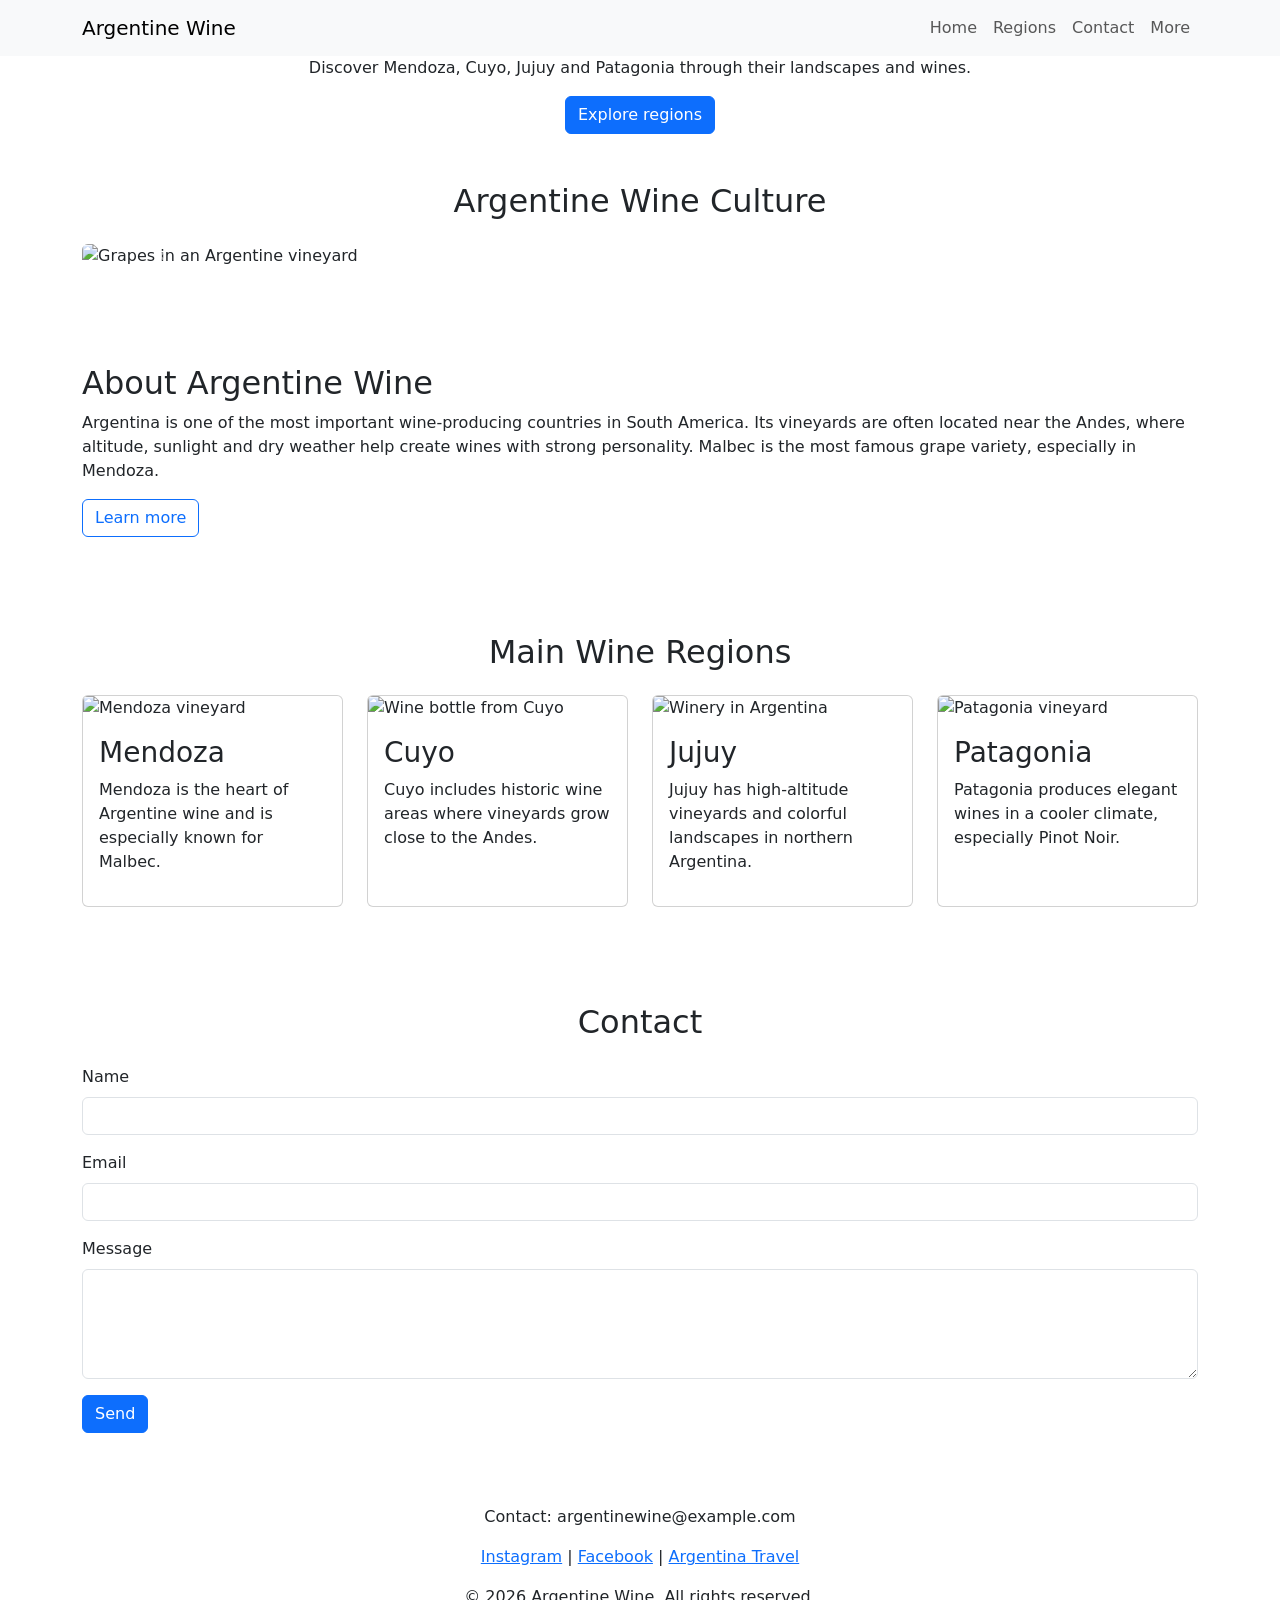
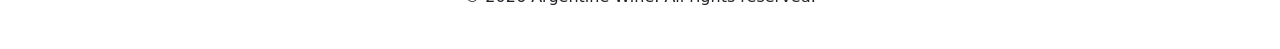
==== index.html @ a1fd4bef "Update index.html" ====
<!DOCTYPE html>
<html lang="en">
<head>
  <meta charset="UTF-8">
  <meta name="viewport" content="width=device-width, initial-scale=1.0">
  <title>Wines of Argentina</title>

  <!-- Bootstrap CSS -->
  <link href="https://cdn.jsdelivr.net/npm/bootstrap@5.3.3/dist/css/bootstrap.min.css" rel="stylesheet">

  <!-- Google Fonts -->
  <link href="https://fonts.googleapis.com/css2?family=Playfair+Display:wght@600&family=Poppins:wght@400;500;600&display=swap" rel="stylesheet">

  <!-- External CSS -->
  <link rel="stylesheet" href="style.css">
</head>

<body>

  <!-- Navbar -->
  <nav class="navbar navbar-expand-lg navbar-light bg-light fixed-top">
    <div class="container">
      <a class="navbar-brand" href="index.html">Argentine Wine</a>
      <button class="navbar-toggler" type="button" data-bs-toggle="collapse" data-bs-target="#mainNavbar">
        <span class="navbar-toggler-icon"></span>
      </button>

      <div class="collapse navbar-collapse" id="mainNavbar">
        <ul class="navbar-nav ms-auto">
          <li class="nav-item"><a class="nav-link" href="#hero">Home</a></li>
          <li class="nav-item"><a class="nav-link" href="#regions">Regions</a></li>
          <li class="nav-item"><a class="nav-link" href="#contact">Contact</a></li>
          <li class="nav-item"><a class="nav-link" href="regions.html">More</a></li>
        </ul>
      </div>
    </div>
  </nav>

  <!-- Hero Section -->
  <header id="hero" class="hero-section">
    <div class="container text-center">
      <h1>Wines of Argentina</h1>
      <p>Discover Mendoza, Cuyo, Jujuy and Patagonia through their landscapes and wines.</p>
      <a href="#regions" class="btn btn-primary">Explore regions</a>
    </div>
  </header>

  <!-- Carousel -->
  <section class="py-5">
    <div class="container">
      <h2 class="text-center mb-4">Argentine Wine Culture</h2>

      <div id="wineCarousel" class="carousel slide" data-bs-ride="carousel">
        <div class="carousel-indicators">
          <button type="button" data-bs-target="#wineCarousel" data-bs-slide-to="0" class="active"></button>
          <button type="button" data-bs-target="#wineCarousel" data-bs-slide-to="1"></button>
          <button type="button" data-bs-target="#wineCarousel" data-bs-slide-to="2"></button>
        </div>

        <div class="carousel-inner rounded">
          <div class="carousel-item active">
            <img src="https://images.unsplash.com/photo-1642556288596-a75c28303cf8?q=80&w=774&auto=format&fit=crop&ixlib=rb-4.1.0&ixid=M3wxMjA3fDB8MHxwaG90by1wYWdlfHx8fGVufDB8fHx8fA%3D%3D" class="d-block w-100 carousel-img" alt="Grapes in an Argentine vineyard">
          </div>

          <div class="carousel-item">
            <img src="https://images.unsplash.com/photo-1580484766339-4f3eb35bce9c?q=80&w=1502&auto=format&fit=crop&ixlib=rb-4.1.0&ixid=M3wxMjA3fDB8MHxwaG90by1wYWdlfHx8fGVufDB8fHx8fA%3D%3D" class="d-block w-100 carousel-img" alt="Bottle of Argentine wine">
          </div>

          <div class="carousel-item">
            <img src="https://images.unsplash.com/photo-1520356996640-d3b614727887?q=80&w=1817&auto=format&fit=crop&ixlib=rb-4.1.0&ixid=M3wxMjA3fDB8MHxwaG90by1wYWdlfHx8fGVufDB8fHx8fA%3D%3D" 
            class="d-block w-100 carousel-img" alt="Argentine winery">
          </div>
        </div>

        <button class="carousel-control-prev" type="button" data-bs-target="#wineCarousel" data-bs-slide="prev">
          <span class="carousel-control-prev-icon"></span>
        </button>

        <button class="carousel-control-next" type="button" data-bs-target="#wineCarousel" data-bs-slide="next">
          <span class="carousel-control-next-icon"></span>
        </button>
      </div>
    </div>
  </section>

  <!-- Information Section -->
  <section class="info-section py-5">
    <div class="container">
      <h2>About Argentine Wine</h2>
      <p>
        Argentina is one of the most important wine-producing countries in South America.
        Its vineyards are often located near the Andes, where altitude, sunlight and dry weather
        help create wines with strong personality. Malbec is the most famous grape variety,
        especially in Mendoza.
      </p>

      <button type="button" class="btn btn-outline-primary" data-bs-toggle="modal" data-bs-target="#wineModal">
        Learn more
      </button>
    </div>
  </section>

  <!-- Grid Section -->
  <section id="regions" class="py-5">
    <div class="container">
      <h2 class="text-center mb-4">Main Wine Regions</h2>

      <div class="row g-4">
        <div class="col-12 col-md-6 col-lg-3">
          <div class="card h-100">
            <img src="https://images.unsplash.com/photo-1642556288596-a75c28303cf8?q=80&w=774&auto=format&fit=crop&ixlib=rb-4.1.0&ixid=M3wxMjA3fDB8MHxwaG90by1wYWdlfHx8fGVufDB8fHx8fA%3D%3D" class="card-img-top" alt="Mendoza vineyard">
            <div class="card-body">
              <h3>Mendoza</h3>
              <p>Mendoza is the heart of Argentine wine and is especially known for Malbec.</p>
            </div>
          </div>
        </div>

        <div class="col-12 col-md-6 col-lg-3">
          <div class="card h-100">
            <img src="https://images.unsplash.com/photo-1580484766339-4f3eb35bce9c?q=80&w=1502&auto=format&fit=crop&ixlib=rb-4.1.0&ixid=M3wxMjA3fDB8MHxwaG90by1wYWdlfHx8fGVufDB8fHx8fA%3D%3D" class="card-img-top" alt="Wine bottle from Cuyo">
            <div class="card-body">
              <h3>Cuyo</h3>
              <p>Cuyo includes historic wine areas where vineyards grow close to the Andes.</p>
            </div>
          </div>
        </div>

        <div class="col-12 col-md-6 col-lg-3">
          <div class="card h-100">
            <img src="https://images.unsplash.com/photo-1599094792743-7df3e8870800?q=80&w=1716&auto=format&fit=crop&ixlib=rb-4.1.0&ixid=M3wxMjA3fDB8MHxwaG90by1wYWdlfHx8fGVufDB8fHx8fA%3D%3D" class="card-img-top" alt="Winery in Argentina">
            <div class="card-body">
              <h3>Jujuy</h3>
              <p>Jujuy has high-altitude vineyards and colorful landscapes in northern Argentina.</p>
            </div>
          </div>
        </div>

        <div class="col-12 col-md-6 col-lg-3">
          <div class="card h-100">
            <img src="https://images.unsplash.com/photo-1642556288596-a75c28303cf8?q=80&w=774&auto=format&fit=crop&ixlib=rb-4.1.0&ixid=M3wxMjA3fDB8MHxwaG90by1wYWdlfHx8fGVufDB8fHx8fA%3D%3D" class="card-img-top" alt="Patagonia vineyard">
            <div class="card-body">
              <h3>Patagonia</h3>
              <p>Patagonia produces elegant wines in a cooler climate, especially Pinot Noir.</p>
            </div>
          </div>
        </div>
      </div>
    </div>
  </section>

  <!-- Modal -->
  <div class="modal fade" id="wineModal" tabindex="-1">
    <div class="modal-dialog">
      <div class="modal-content">

        <div class="modal-header">
          <h3 class="modal-title">Why Argentine wines are special</h3>
          <button type="button" class="btn-close" data-bs-dismiss="modal"></button>
        </div>

        <div class="modal-body">
          <p>
            Argentine wines are closely connected to geography. The Andes mountains,
            dry climate and high altitude create ideal conditions for vineyards.
            This is why regions like Mendoza and Jujuy are famous for expressive wines.
          </p>
        </div>

        <div class="modal-footer">
          <button type="button" class="btn btn-secondary" data-bs-dismiss="modal">Close</button>
        </div>

      </div>
    </div>
  </div>

  <!-- Contact Form -->
  <section id="contact" class="contact-section py-5">
    <div class="container">
      <h2 class="text-center mb-4">Contact</h2>

      <form>
        <div class="mb-3">
          <label for="name" class="form-label">Name</label>
          <input type="text" class="form-control" id="name" required>
        </div>

        <div class="mb-3">
          <label for="email" class="form-label">Email</label>
          <input type="email" class="form-control" id="email" required>
        </div>

        <div class="mb-3">
          <label for="message" class="form-label">Message</label>
          <textarea class="form-control" id="message" rows="4" required></textarea>
        </div>

        <button type="submit" class="btn btn-primary">Send</button>
      </form>
    </div>
  </section>

  <!-- Footer -->
  <footer class="py-4">
    <div class="container text-center">
      <p>Contact: argentinewine@example.com</p>
      <p>
        <a href="https://www.instagram.com/" target="_blank">Instagram</a> |
        <a href="https://www.facebook.com/" target="_blank">Facebook</a> |
        <a href="https://www.argentina.travel/" target="_blank">Argentina Travel</a>
      </p>
      <p>© 2026 Argentine Wine. All rights reserved.</p>
    </div>
  </footer>

  <!-- Bootstrap JS -->
  <script src="https://cdn.jsdelivr.net/npm/bootstrap@5.3.3/dist/js/bootstrap.bundle.min.js"></script>

</body>
</html>
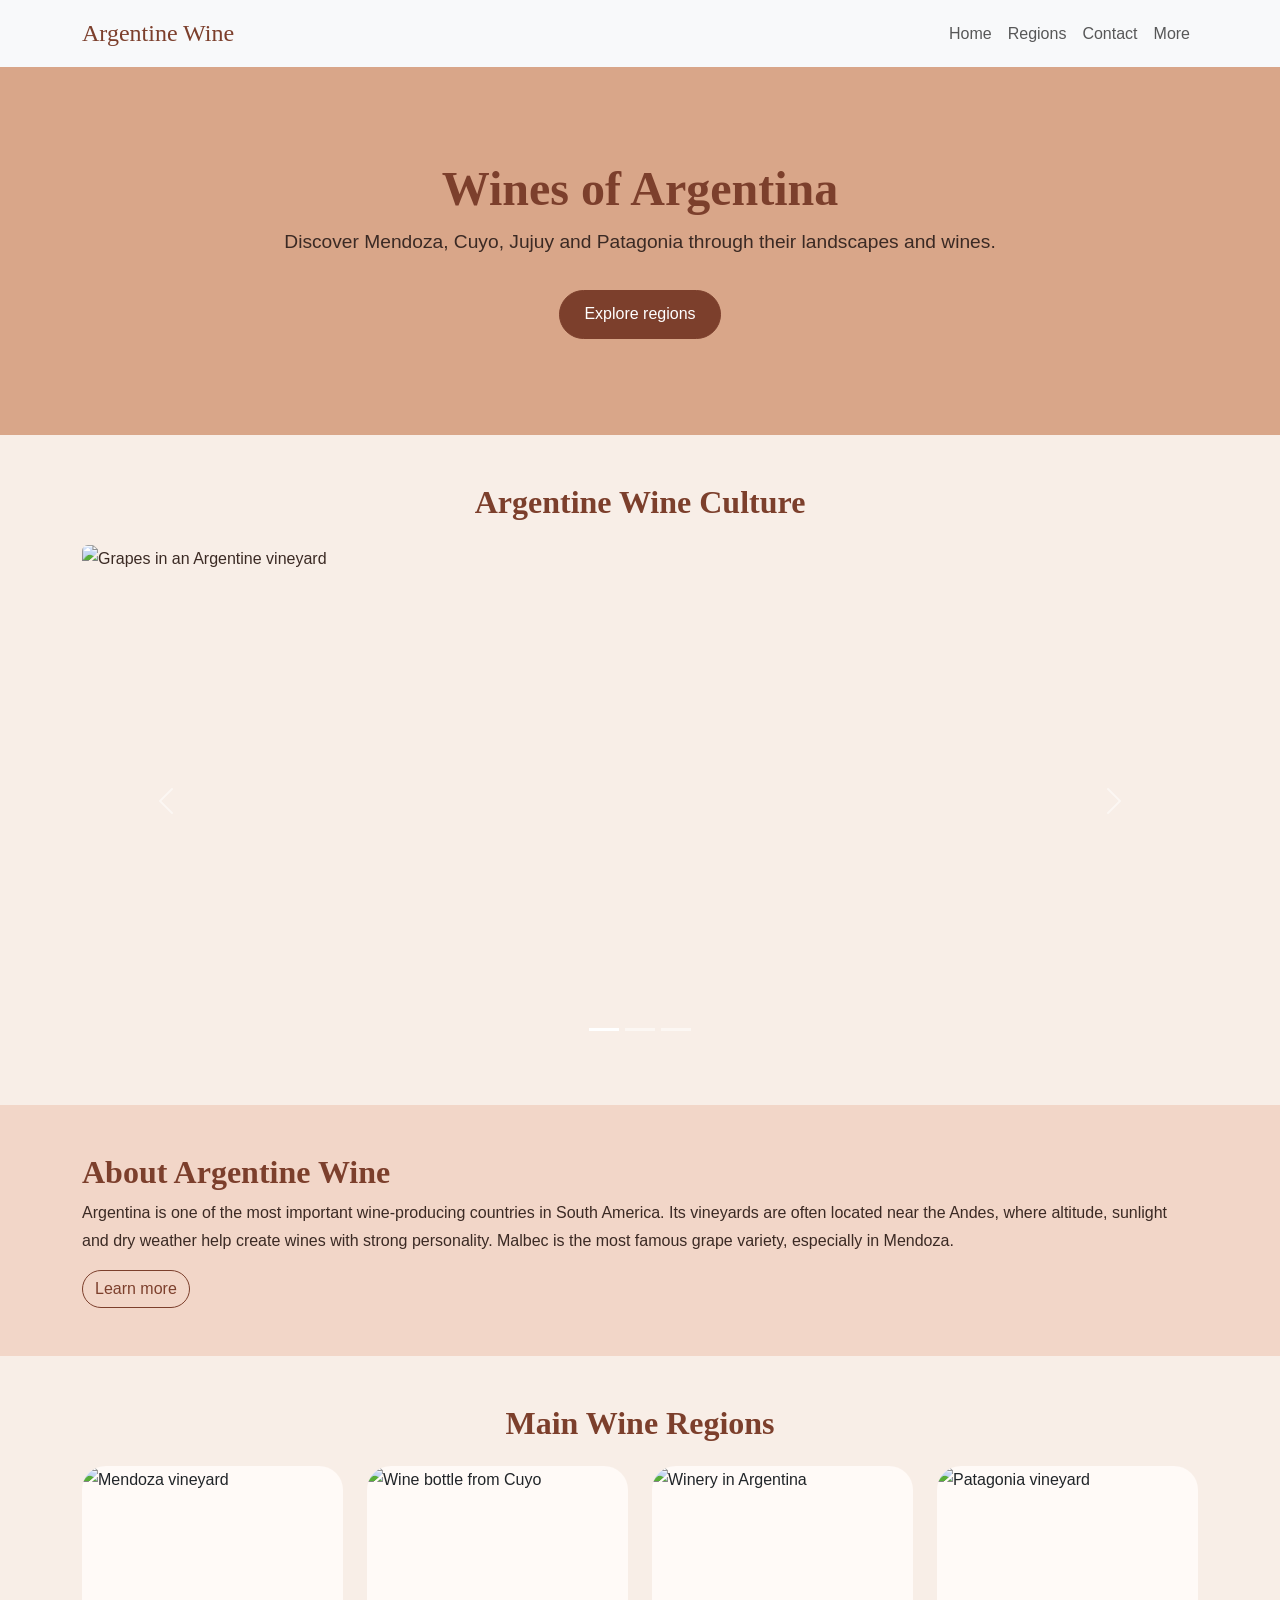
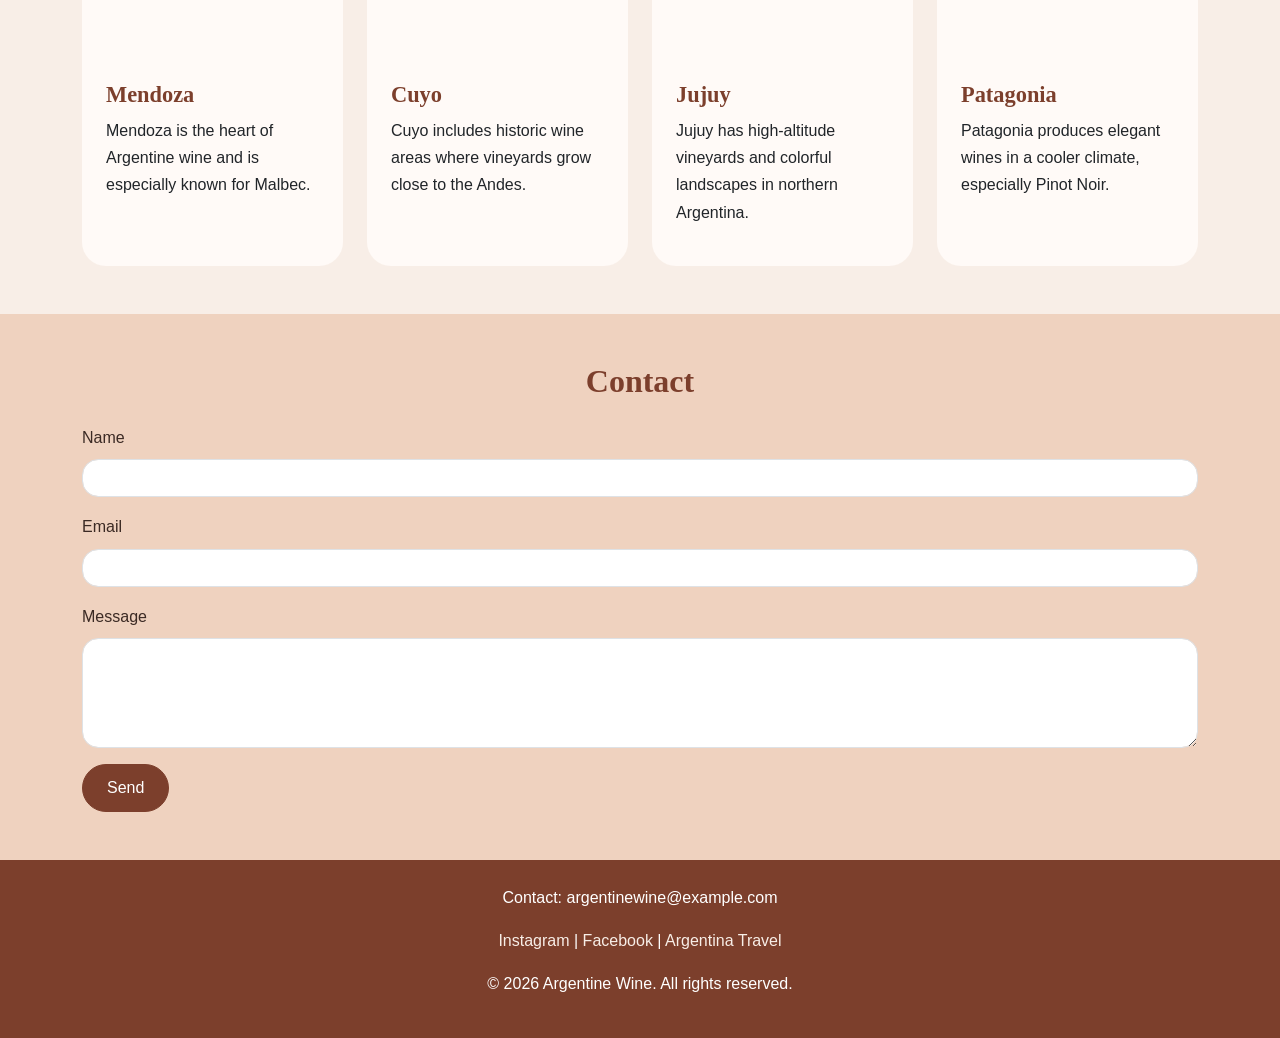
==== commit d33d7674: "Update index.html" ====
--- a/index.html
+++ b/index.html
@@ -138,7 +138,7 @@
 
         <div class="col-12 col-md-6 col-lg-3">
           <div class="card h-100">
-            <img src="https://images.unsplash.com/photo-1642556288596-a75c28303cf8?q=80&w=774&auto=format&fit=crop&ixlib=rb-4.1.0&ixid=M3wxMjA3fDB8MHxwaG90by1wYWdlfHx8fGVufDB8fHx8fA%3D%3D" class="card-img-top" alt="Patagonia vineyard">
+            <img src="https://images.unsplash.com/photo-1637580980556-085dee659c7e?q=80&w=1742&auto=format&fit=crop&ixlib=rb-4.1.0&ixid=M3wxMjA3fDB8MHxwaG90by1wYWdlfHx8fGVufDB8fHx8fA%3D%3D" class="card-img-top" alt="Patagonia vineyard">
             <div class="card-body">
               <h3>Patagonia</h3>
               <p>Patagonia produces elegant wines in a cooler climate, especially Pinot Noir.</p>
--- a/style.css
+++ b/style.css
@@ -0,0 +1,147 @@
+/* General style */
+body {
+  font-family: 'Poppins', sans-serif;
+  background-color: #f8eee7;
+  color: #3b2a24;
+  font-size: 1rem;
+  line-height: 1.7;
+}
+
+/* Titles */
+h1, h2, h3 {
+  font-family: 'Playfair Display', serif;
+  color: #7c3f2c;
+}
+
+h1 {
+  font-size: 3rem;
+  font-weight: 600;
+}
+
+h2 {
+  font-size: 2rem;
+  font-weight: 600;
+}
+
+h3 {
+  font-size: 1.4rem;
+  font-weight: 600;
+}
+
+/* Navbar */
+.navbar-brand {
+  font-family: 'Playfair Display', serif;
+  font-size: 1.5rem;
+  color: #7c3f2c;
+}
+
+/* Hero Section */
+.hero-section {
+  background-color: #d9a689;
+  padding: 10rem 1rem 6rem 1rem;
+  text-align: center;
+  animation: fadeIn 2s forwards;
+}
+
+.hero-section p {
+  font-size: 1.2rem;
+  margin-bottom: 2rem;
+}
+
+/* Buttons */
+.btn-primary {
+  background-color: #7c3f2c;
+  border-color: #7c3f2c;
+  border-radius: 2rem;
+  padding: 0.7rem 1.5rem;
+}
+
+.btn-primary:hover {
+  background-color: #5f2f22;
+  border-color: #5f2f22;
+}
+
+.btn-outline-primary {
+  color: #7c3f2c;
+  border-color: #7c3f2c;
+  border-radius: 2rem;
+}
+
+.btn-outline-primary:hover {
+  background-color: #7c3f2c;
+  border-color: #7c3f2c;
+}
+
+/* Carousel */
+.carousel-img {
+  height: 32rem;
+  object-fit: cover;
+}
+
+/* Information Section */
+.info-section {
+  background-color: #f2d6c8;
+}
+
+/* Cards */
+.card {
+  border: none;
+  border-radius: 1.5rem;
+  overflow: hidden;
+  background-color: #fffaf7;
+}
+
+.card-img-top {
+  height: 12rem;
+  object-fit: cover;
+}
+
+.card-body {
+  padding: 1.5rem;
+}
+
+/* Contact Section */
+.contact-section {
+  background-color: #efd2bf;
+}
+
+.form-control {
+  border-radius: 1rem;
+}
+
+/* Footer */
+footer {
+  background-color: #7c3f2c;
+  color: white;
+}
+
+footer a {
+  color: #f8eee7;
+  text-decoration: none;
+}
+
+footer a:hover {
+  text-decoration: underline;
+}
+
+/* CSS Animation */
+@keyframes fadeIn {
+  from {
+    opacity: 0;
+  }
+
+  to {
+    opacity: 1;
+  }
+}
+
+/* Responsive */
+@media (max-width: 768px) {
+  h1 {
+    font-size: 2.3rem;
+  }
+
+  .carousel-img {
+    height: 22rem;
+  }
+}
